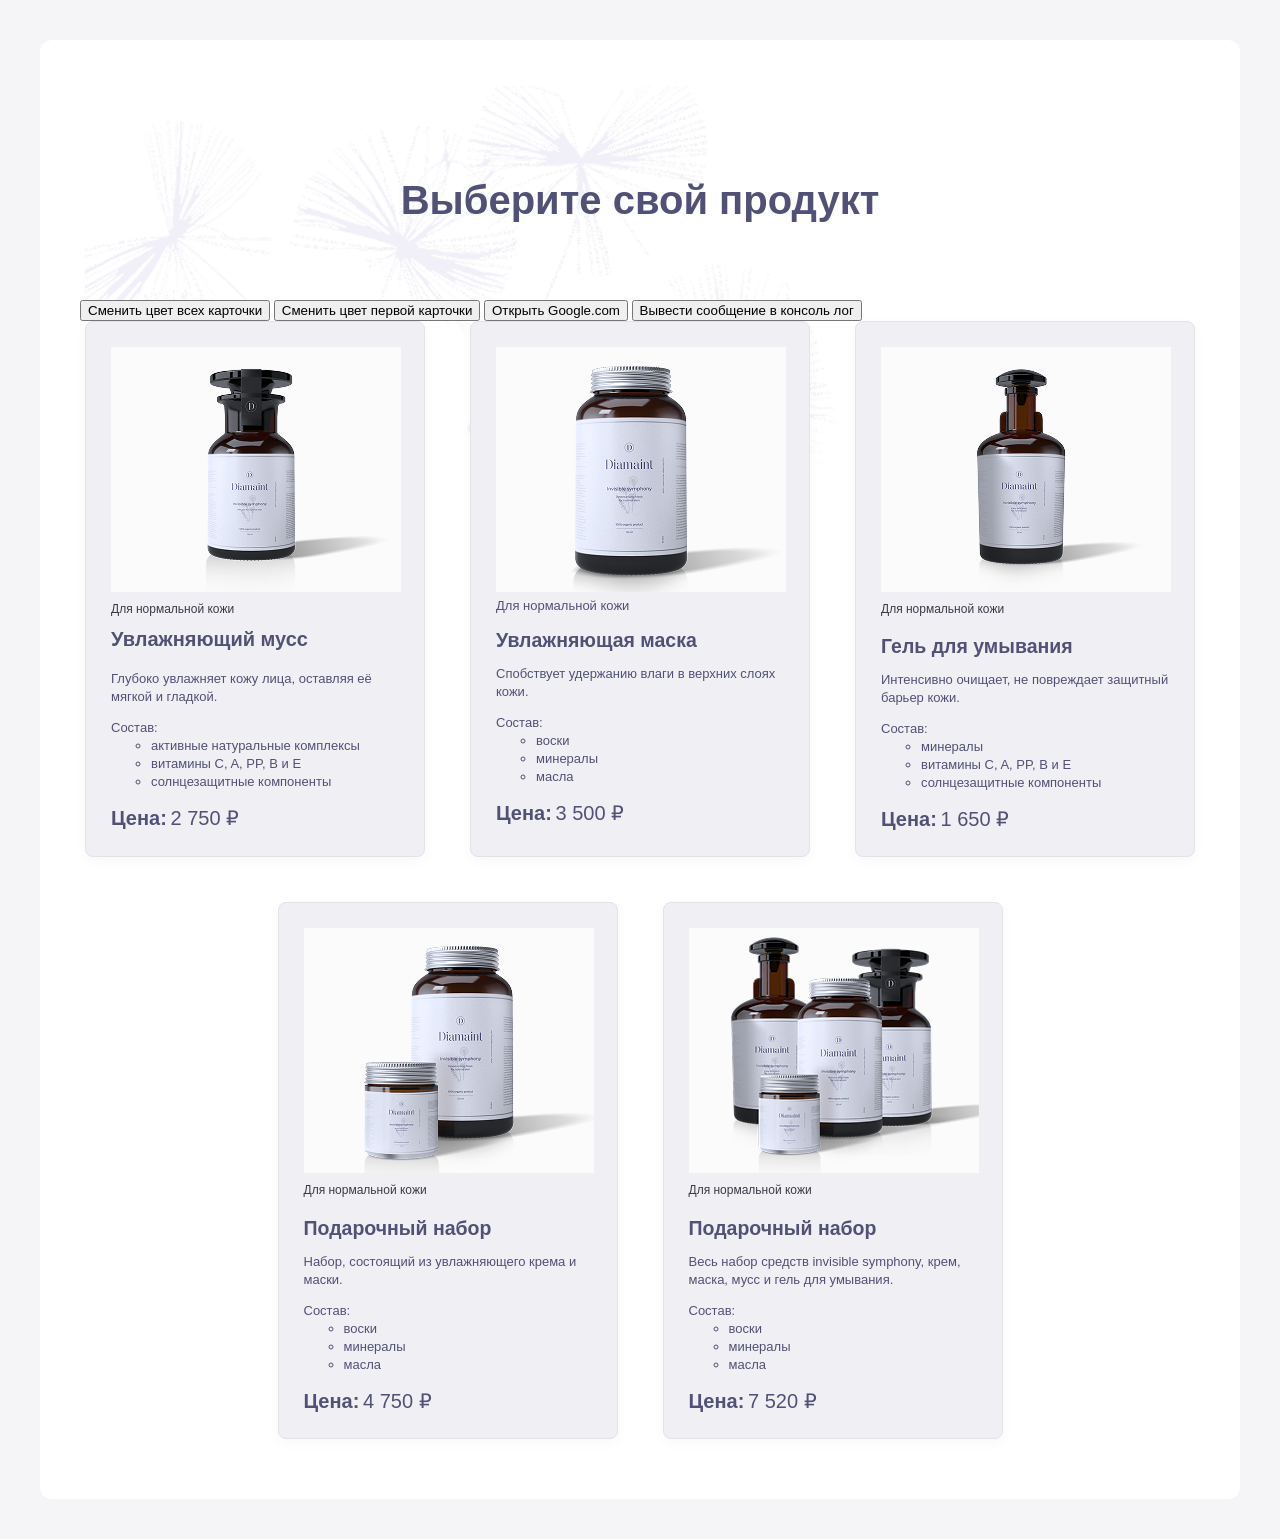
==== index.html @ d619f42f "выполнил дз 10" ====
<!DOCTYPE html>
<html lang="en">

<head>
  <meta charset="UTF-8">
  <meta name="viewport" content="width=device-width, initial-scale=1.0">
  <link rel="stylesheet" href="style/style.css">
  <link rel="stylesheet" href="style/clear-list.css">
  <title>Document</title>
</head>

<body>
  <div class="card-container">
    <h1 class="catalog__title">Выберите свой продукт</h1>
    <button id="change-color-all-card">Сменить цвет всех карточки</button>
    <button id="change-color-first-card">Сменить цвет первой карточки</button>
    <button id="open-goole">Открыть Google.com</button>
    <button id="output-console-log">Вывести сообщение в консоль лог</button>

    <ul class="product-catalog__list clear-list">
      <li class="product-card__box">
        <img src="img/mousse.png" alt="Увлажняющий мусс" width="290" height="245">

        <span class="product-card__category">Для нормальной кожи</span>
        <h2 class="product-card__name">Увлажняющий мусс</h2>
        <p class="product-description">Глубоко увлажняет кожу лица, оставляя её мягкой и гладкой.</p>

        <span class="product-compound">Состав: </span>
        <ul>
          <li class="product-compound__Ingredients">активные натуральные комплексы</li>
          <li class="product-compound__Ingredients">витамины C, A, PP, B и E</li>
          <li class="product-compound__Ingredients">солнцезащитные компоненты</li>
        </ul>
        <div class="product-card__price-wrapper">
          <b class="product-card__price">Цена:</b>
          <span class="product-card__price-rub">2 750 &#8381;</span>
        </div>
      </li>

      <li class="product-card__box">
        <img src="img/mask.png" alt="Увлажняющий крем" width="290" height="245">

        <span class="product-category">Для нормальной кожи</span>
        <h2 class="product-name">Увлажняющая маска</h2>
        <p class="product-descripton">Спобствует удержанию влаги в верхних слоях кожи.</p>

        <span class="product-compound">Состав:</span>
        <ul>
          <li class="product-compound__Ingredients">воски</li>
          <li class="product-compound__Ingredients">минералы</li>
          <li class="product-compound__Ingredients">масла</li>
        </ul>
        <div class="product-card__price-wrapper">
          <b class="product-card__price">Цена:</b>
          <span class="product-card__price-rub">3 500 &#8381;</span>
        </div>
      </li>

      <li class="product-card__box">
        <img src="img/gel.png" alt="Товар Увлажняющая сыворотка" width="290" height="245">

        <span class="product-card__category">Для нормальной кожи</span>
        <h2 class="product-name">Гель для умывания</h2>
        <p class="product-descripton">Интенсивно очищает, не повреждает защитный барьер кожи.</p>

        <span class="product-compound">Состав:</span>
        <ul>
          <li class="product-compound__Ingredients">минералы</li>
          <li class="product-compound__Ingredients">витамины C, A, PP, B и E</li>
          <li class="product-compound__Ingredients">солнцезащитные компоненты</li>
        </ul>
        <div class="product-card__price-wrapper">
          <b class="product-card__price">Цена:</b>
          <span class="product-card__price-rub">1 650 &#8381;</span>
        </div>
      </li>

      <li class="product-card__box">
        <img src="img/set-1.png" alt="Товар Увлажняющий гель" width="290" height="245">

        <span class="product-card__category">Для нормальной кожи</span>
        <h2 class="product-name">Подарочный набор</h2>
        <p class="product-descripton">Набор, состоящий из увлажняющего крема и маски.</p>

        <span class="product-compound">Состав:</span>
        <ul>
          <li class="product-compound__Ingredients">воски</li>
          <li class="product-compound__Ingredients">минералы</li>
          <li class="product-compound__Ingredients">масла</li>
        </ul>
        <div class="product-card__price-wrapper">
          <b class="product-card__price">Цена:</b>
          <span class="product-card__price-rub">4 750 &#8381;</span>
        </div>
      </li>

      <li class="product-card__box">
        <img src="img/set-5.png" alt="Товар Подарочный набор" width="290" height="245">

        <span class="product-card__category">Для нормальной кожи</span>
        <h2 class="catalog__name">Подарочный набор</h2>
        <p class="catalog__text">Весь набор средств invisible symphony, крем, маска, мусс и гель для умывания.</p>

        <span class="product-compound">Состав:</span>
        <ul>
          <li class="product-compound__Ingredients">воски</li>
          <li class="product-compound__Ingredients">минералы</li>
          <li class="product-compound__Ingredients">масла</li>
        </ul>

        <b class="product-card__price">Цена:</b>
        <span class="product-card__price-rub">7 520 &#8381;</span>
      </li>
    </ul>
  </div>
  <script src="main.js"></script>
  <script src="homework-7.js"></script>
  <script src="homework-8.js"></script>
  <script type="module" src="homework-9.js"></script>
  <script type="module" src="homework-10.js"></script>
</body>
</html>
---- style/style.css ----
body {
  font-family: Arial, sans-serif;
  font-size: 13px;
  line-height: 18px;
  color: #515076;
  background-color: #f5f5f7;
  margin: 0;
  padding: 40px 20px; 
}

.catalog__title {
  font-size: 40px;
  line-height: 5;
  margin: 0;
  display: flex;
  justify-content: center;
}

.product-catalog__list {
  list-style: none;
  padding: 0;
  margin: 0 auto;
  display: flex;
  flex-wrap: wrap;
  justify-content: center;
  gap: 45px;
  min-width: 1110px;
}

.product-card__category {
  font-size: 12px;
  line-height: 24px;
  color: #3a3a46;
  margin-top: 15px;
  margin-bottom: 5px;
}

.product-card__name {
  font-size: 20px;
  line-height: 27px;
  margin-top: 5px;
}

.product-card__price {
  font-size: 20px;
  line-height: 24px;
  font-weight: bold;
  margin-top: 15px;
  display:  inline-block;
 
}

.product-card__price-rub {
  font-size: 20px;
  line-height: 24px;
}

.product-card__box {
  box-sizing: border-box;
  max-width: 340px;
  min-height: 450px;
  padding: 25px;
  background-color: #f0f0f4;
  border-radius: 8px;  
  border: 1px solid #e2e2e7;
  box-shadow: 0 4px 12px rgba(81, 80, 118, 0.04);
}

.compound__Ingredients {
  margin: 5px;
}

.card-container {
  box-sizing: border-box;
  background-color: #ffffff;
  max-width: 1200px;         
  margin: 0 auto;            
  padding: 60px 40px;        
  border-radius: 12px;      
  background-image: url("../img/Dangelions..png");
  background-repeat: no-repeat;
  background-position: 45px top;
  background-size: 790px 697px;   
}
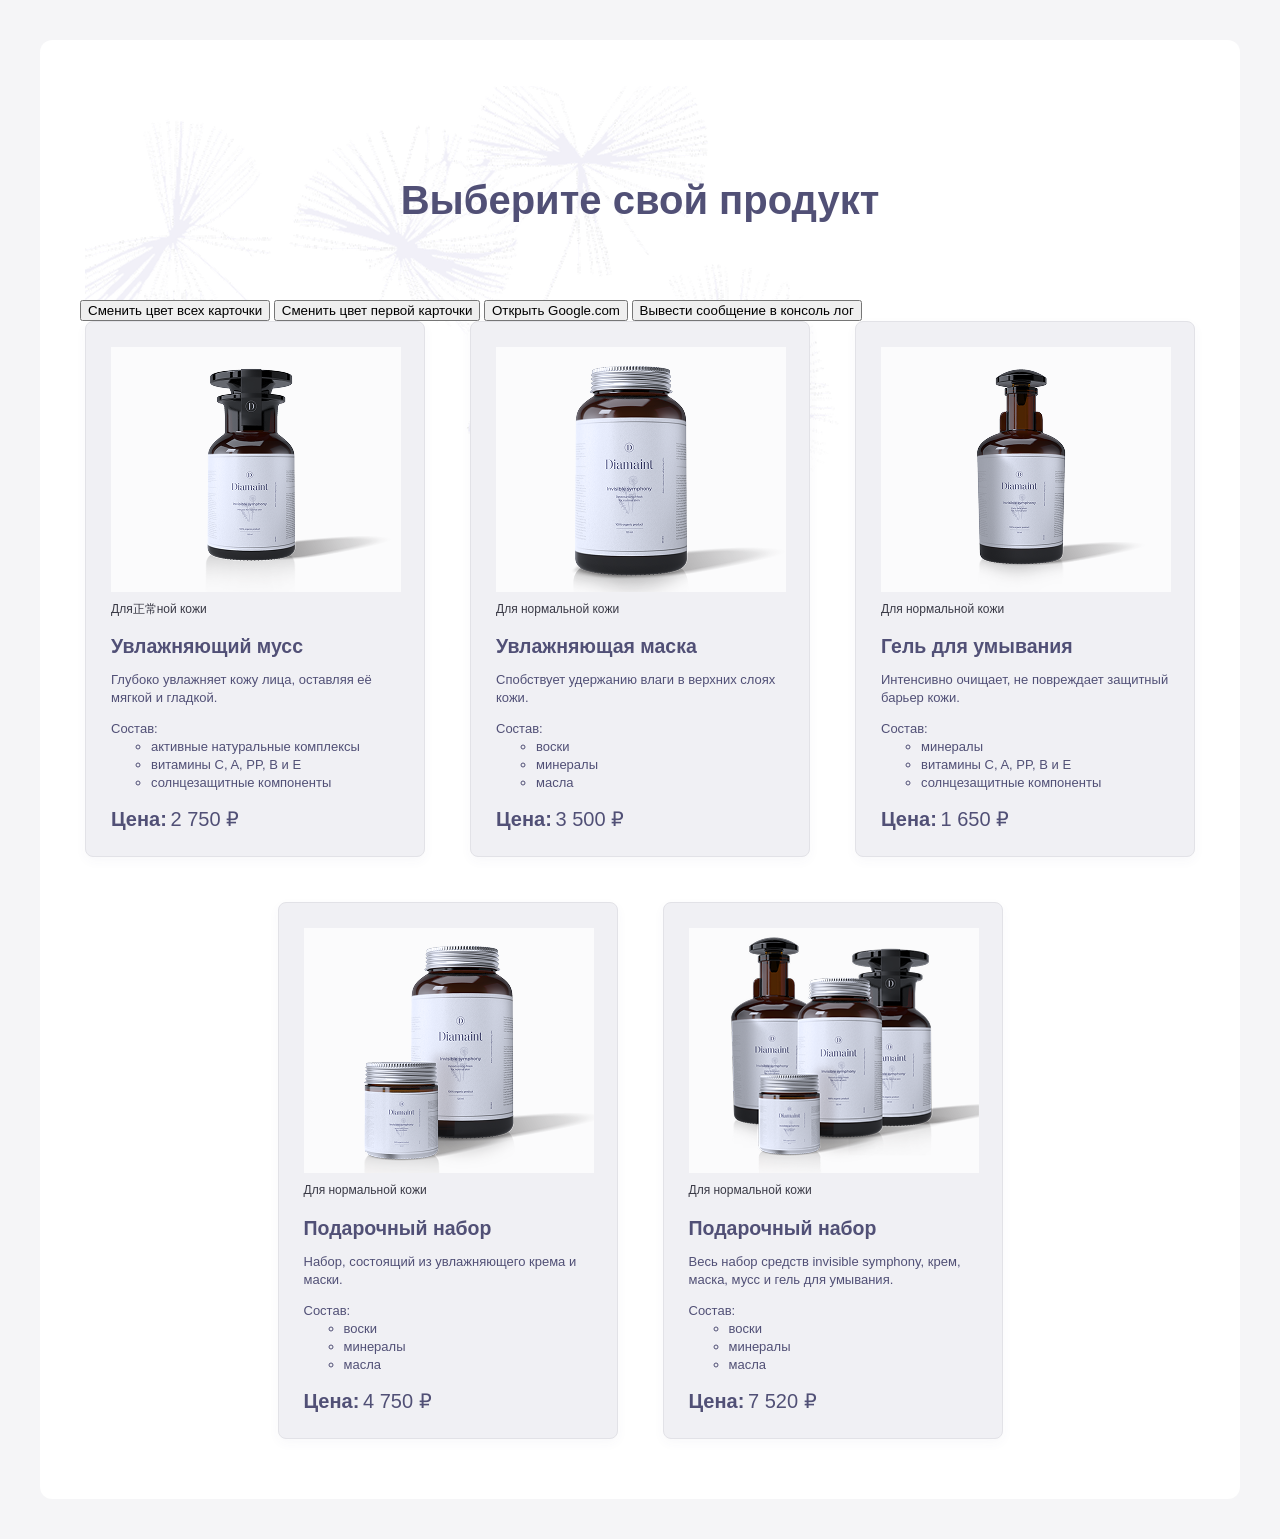
==== commit dfc27997: "исправил замечания, всё как надо" ====
--- a/index.html
+++ b/index.html
@@ -112,6 +112,24 @@
         <span class="product-card__price-rub">7 520 &#8381;</span>
       </li>
     </ul>
+    <template id="product-template">
+      <li class="product-card__box">
+        <img class="card__image" src="" alt="" width="290" height="245">
+        <span class="product-card__category"></span>
+        <h2 class="product-name"></h2>
+        <p class="product-descripton"></p>
+
+        <span class="product-compound">Состав:</span>
+        <ul class="compaund__list">
+          <!-- Ингредиенты будут добавляться сюда динамически через JS -->
+        </ul>
+
+        <div class="product-card__price-wrapper">
+          <b class="product-card__price">Цена:</b>
+          <span class="product-card__price-rub"></span>
+        </div>
+      </li>
+    </template>
   </div>
   <script src="main.js"></script>
   <script src="homework-7.js"></script>
@@ -119,4 +137,5 @@
   <script type="module" src="homework-9.js"></script>
   <script type="module" src="homework-10.js"></script>
 </body>
+
 </html>
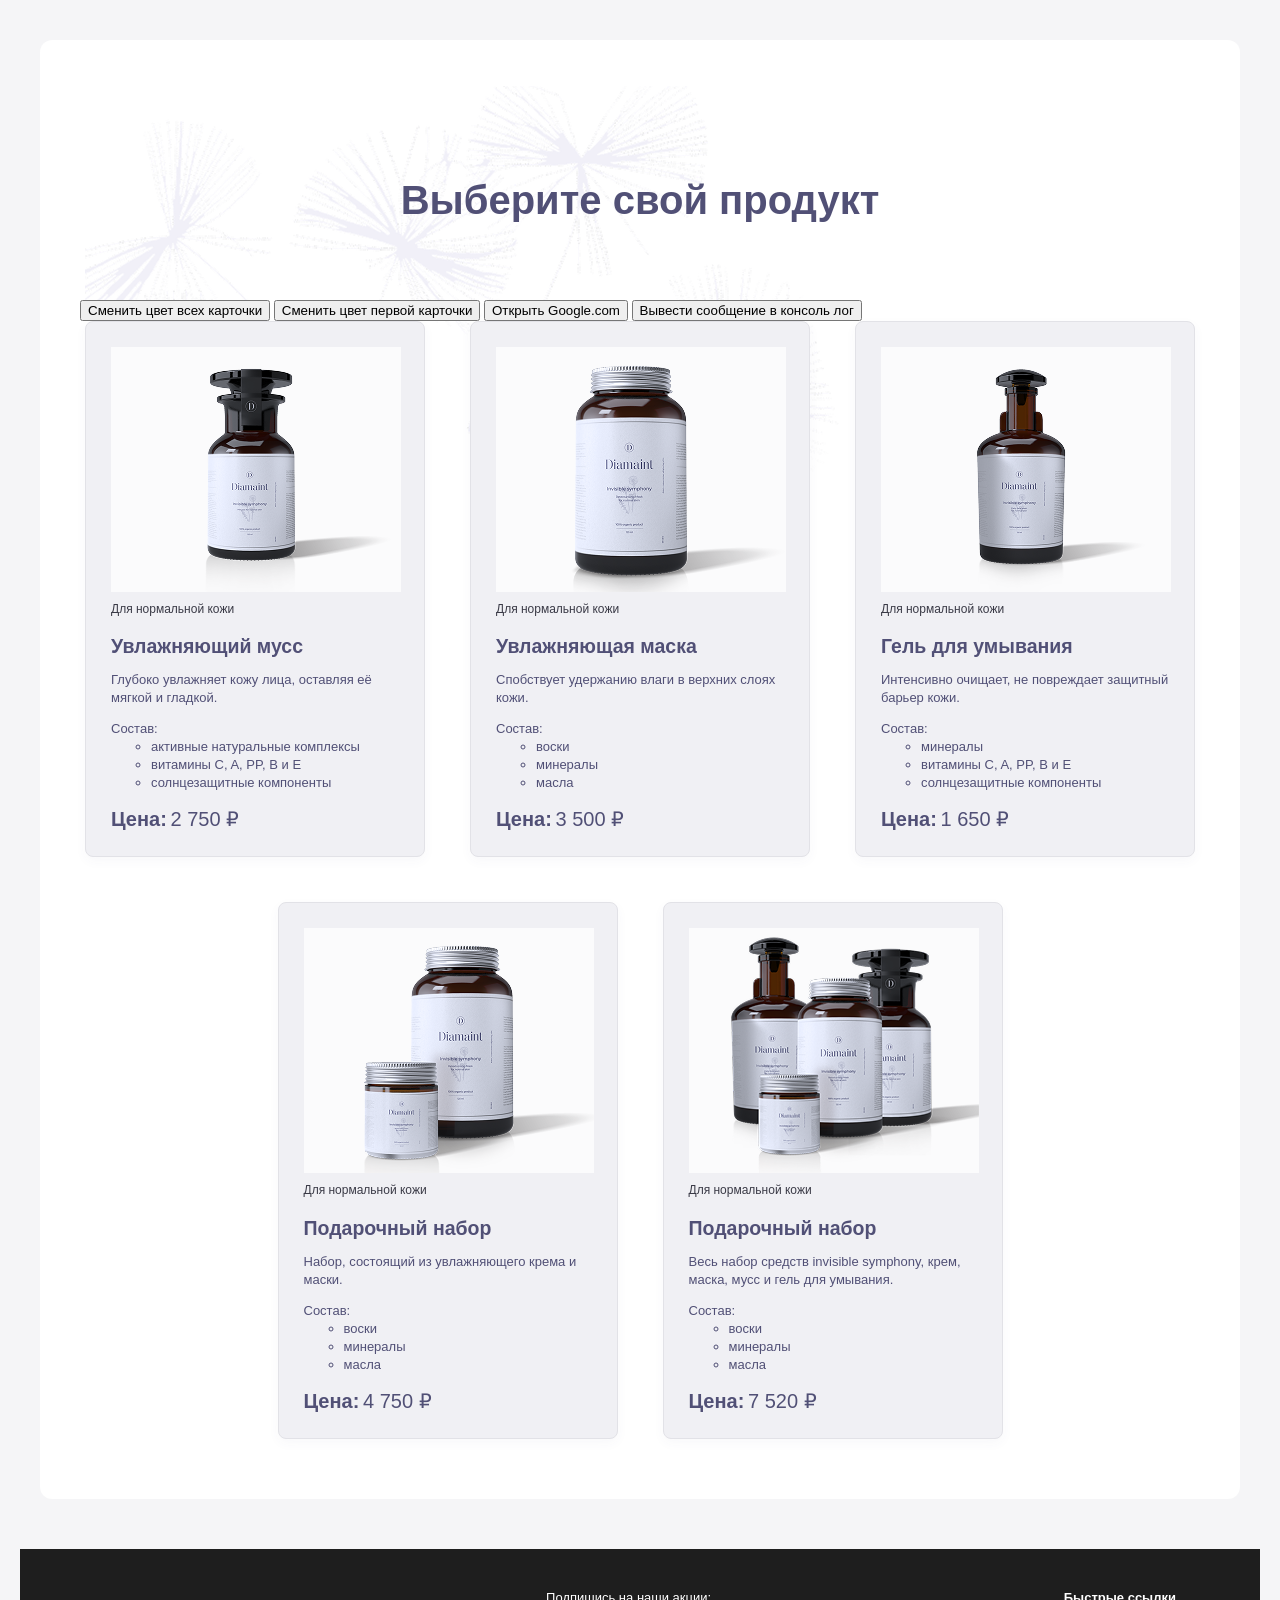
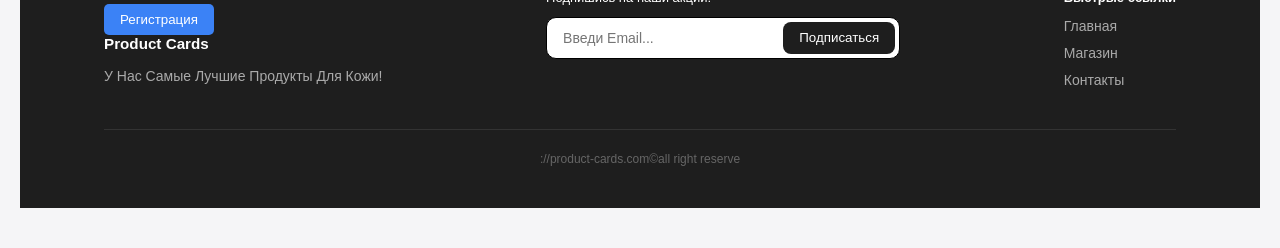
==== commit 7dba27fc: "выпонил дз 11" ====
--- a/index.html
+++ b/index.html
@@ -136,6 +136,7 @@
   <script src="homework-8.js"></script>
   <script type="module" src="homework-9.js"></script>
   <script type="module" src="homework-10.js"></script>
+  <script type="module" src="homework-11.js"></script>
 </body>
 
 </html>
--- a/style/clear-list.css
+++ b/style/clear-list.css
@@ -0,0 +1,5 @@
+.clear-list {
+  list-style: none;
+  padding: 0;
+  margin: 0;
+}
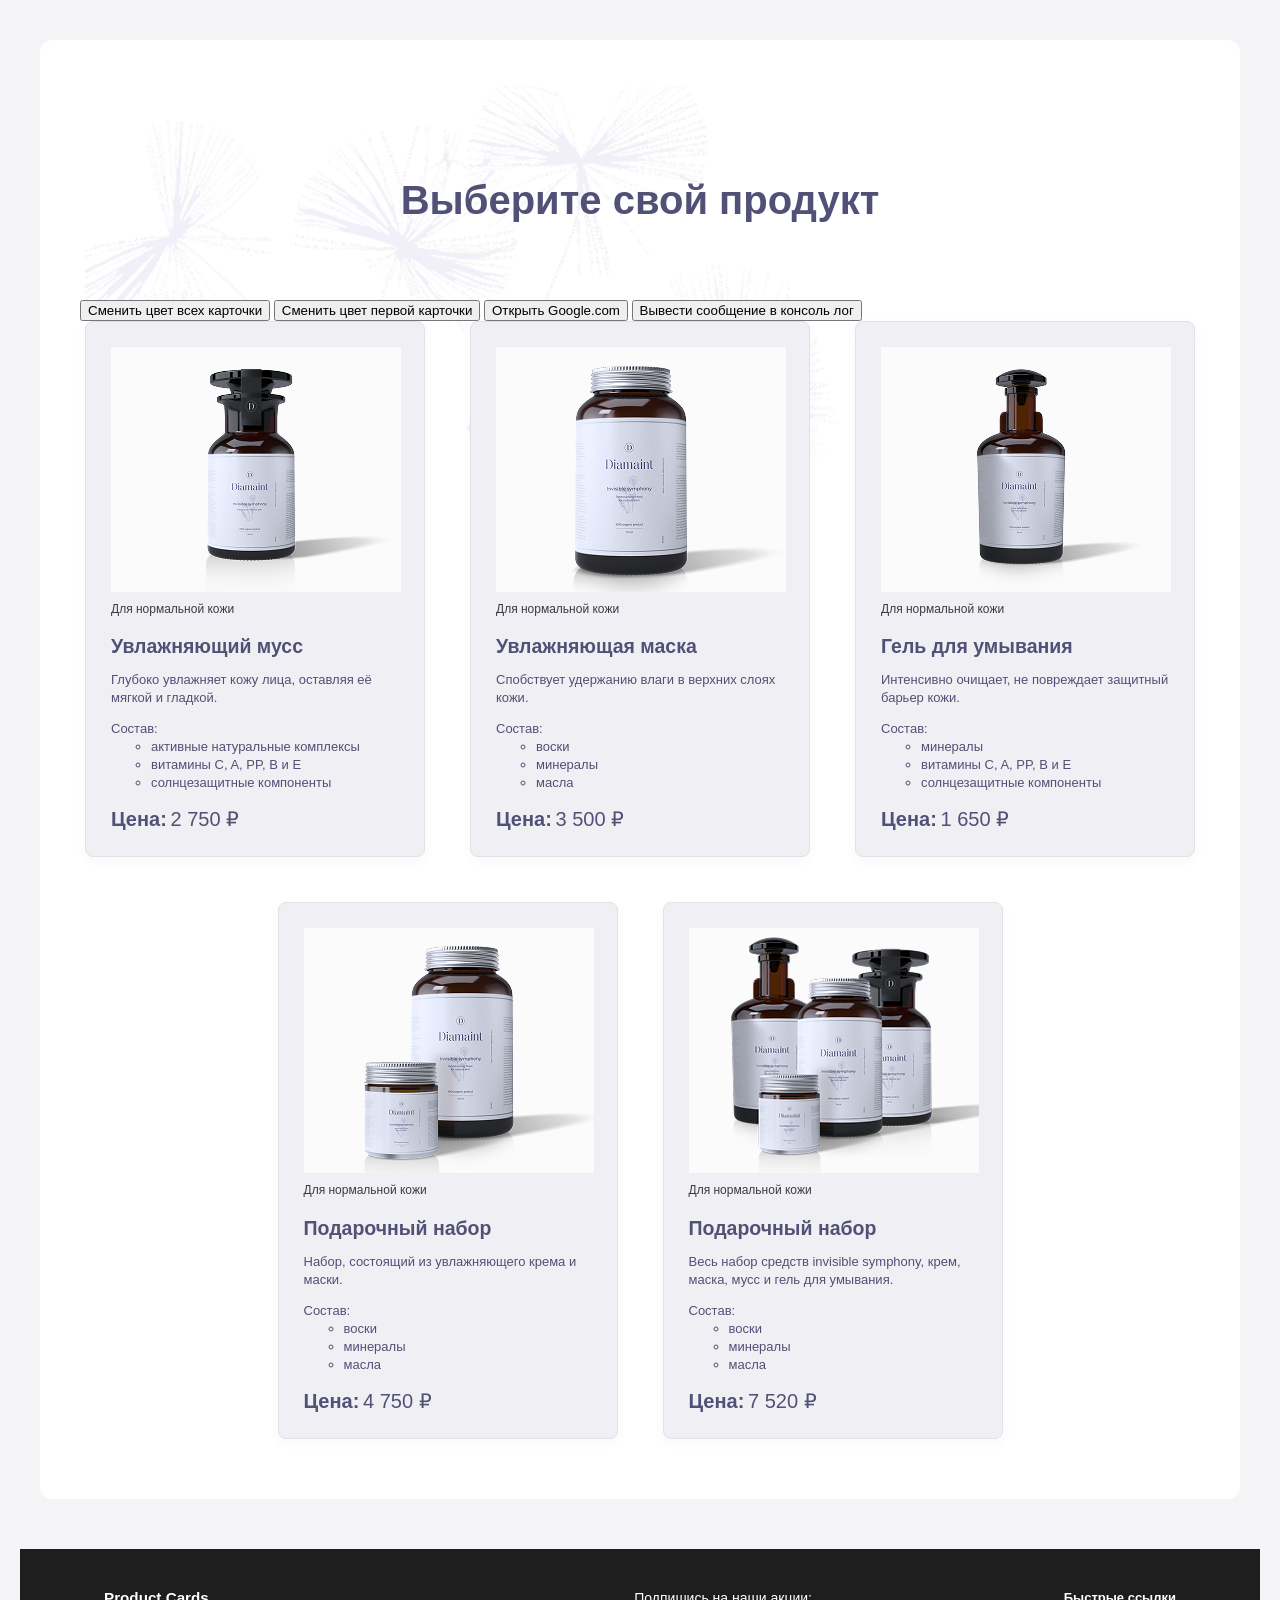
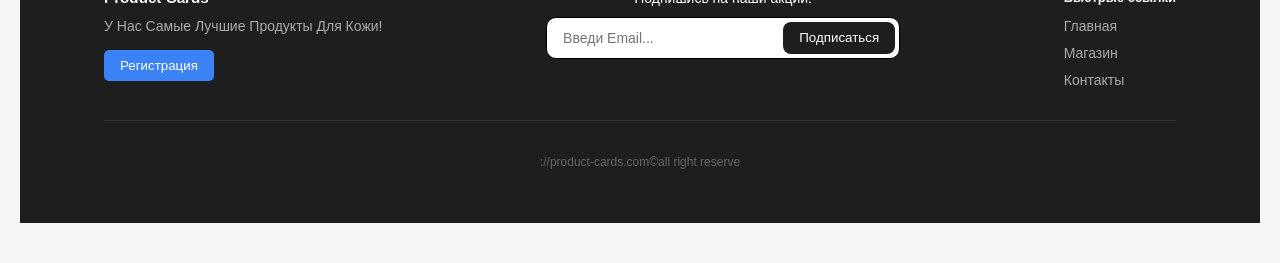
==== commit 1f0b4da6: "исправил ошибку" ====
--- a/index.html
+++ b/index.html
@@ -131,6 +131,61 @@
       </li>
     </template>
   </div>
+      <!-- ================= ФУТЕР (Уровень 1) ================= -->
+    <footer>
+        <div class="footer-top">
+            <div class="footer-col">
+                <h3>Product Cards</h3>
+                <p>У Нас Самые Лучшие Продукты Для Кожи!</p>
+                <!-- Синяя кнопка регистрации -->
+                <button id="reg-btn" class="btn-reg">Регистрация</button>
+            </div>
+            
+            <div class="footer-col footer-center">
+                <p>Подпишись на наши акции:</p>
+                <form id="subscribe-form">
+                    <input type="email" id="sub-input" placeholder="Введи Email..." required>
+                    <button type="submit">Подписаться</button>
+                </form>
+                <p id="sub-error" class="error-msg"></p>
+            </div>
+            
+            <div class="footer-col">
+                <h4>Быстрые ссылки</h4>
+                <nav>
+                    <ul>
+                        <li><a href="#">Главная</a></li>
+                        <li><a href="#">Магазин</a></li>
+                        <li><a href="#">Контакты</a></li>
+                    </ul>
+                </nav>
+            </div>
+        </div>
+        
+        <div class="footer-bottom">
+            <p>://product-cards.com©all right reserve</p>
+        </div>
+    </footer>
+
+    <!-- ================= МОДАЛЬНОЕ ОКНО (Уровень 2) ================= -->
+    <div id="modal-overlay" class="overlay">
+        <div class="modal-card">
+            <button id="close-modal-btn" class="close-btn">&times;</button>
+            
+            <form id="registration-form">
+                <h3>Регистрация</h3>
+                <input type="text" placeholder="Имя" name="firstName" required>
+                <input type="text" placeholder="Фамилия" name="lastName" required>
+                <input type="date" placeholder="Дата рождения" name="dob" required>
+                <input type="text" placeholder="Логин" name="login" required>
+                <input type="password" id="reg-password" placeholder="Пароль" name="password" required>
+                <input type="password" id="reg-confirm" placeholder="Повторите пароль" name="confirmPassword" required>
+                <p id="reg-error" class="error-msg"></p>
+                <button type="submit" class="btn-submit">Зарегистрироваться</button>
+            </form>
+        </div>
+    </div>
+
   <script src="main.js"></script>
   <script src="homework-7.js"></script>
   <script src="homework-8.js"></script>
--- a/style/style.css
+++ b/style/style.css
@@ -82,3 +82,167 @@
   background-position: 45px top;
   background-size: 790px 697px;   
 }
+
+footer {
+    background-color: #1e1e1e;
+    color: #ffffff;
+    padding: 40px 84px;
+    font-family: Arial, sans-serif;
+    display: flex;
+    flex-direction: column;
+    gap: 30px;
+    margin-top: 50px;
+}
+
+.footer-top {
+    display: flex;
+    justify-content: space-between;
+    align-items: flex-start;
+    flex-wrap: wrap;
+    gap: 20px;
+}
+
+.footer-col h3, .footer-col h4 {
+    margin: 0 0 10px 0;
+}
+
+.footer-col p {
+    color: #aaaaaa;
+    font-size: 14px;
+    margin: 0;
+}
+
+.btn-reg {
+    margin-top: 15px;
+    padding: 8px 16px;
+    background-color: #3b82f6;
+    color: #ffffff;
+    border: none;
+    border-radius: 5px;
+    cursor: pointer;
+    display: block;
+}
+
+.footer-center {
+    display: flex;
+    flex-direction: column;
+    align-items: center;
+}
+
+.footer-center p {
+    margin-bottom: 10px;
+    color: #ffffff;
+}
+
+#subscribe-form {
+    display: flex;
+    background-color: #ffffff;
+    border-radius: 10px;
+    padding: 4px;
+    width: 344px;
+    border: 1px solid #000000;
+}
+
+#subscribe-form input {
+    border: none;
+    outline: none;
+    padding: 8px 12px;
+    flex-grow: 1;
+    font-size: 14px;
+    color: #000000;
+}
+
+#subscribe-form button, .btn-submit {
+    background-color: #1e1e1e;
+    color: #ffffff;
+    border: none;
+    border-radius: 8px;
+    padding: 8px 16px;
+    cursor: pointer;
+}
+
+.footer-col ul {
+    list-style: none;
+    padding: 0;
+    margin: 0;
+    display: flex;
+    flex-direction: column;
+    gap: 8px;
+}
+
+.footer-col ul a {
+    color: #aaaaaa;
+    text-decoration: none;
+    font-size: 14px;
+}
+
+.footer-bottom {
+    border-top: 1px solid #333333;
+    padding-top: 20px;
+    text-align: center;
+}
+
+.footer-bottom p {
+    color: #666666;
+    font-size: 12px;
+}
+
+/* --- Стили модального окна --- */
+.overlay {
+    position: fixed;
+    top: 0;
+    left: 0;
+    width: 100%;
+    height: 100%;
+    background-color: rgba(0, 0, 0, 0.6);
+    display: none; /* скрыто по умолчанию */
+    justify-content: center;
+    align-items: center;
+    z-index: 1000;
+}
+
+.modal-card {
+    background-color: #ffffff;
+    padding: 30px;
+    border-radius: 12px;
+    width: 400px;
+    position: relative;
+    color: #000000;
+}
+
+.close-btn {
+    position: absolute;
+    top: 10px;
+    right: 15px;
+    border: none;
+    background: none;
+    font-size: 24px;
+    cursor: pointer;
+}
+
+#registration-form {
+    display: flex;
+    flex-direction: column;
+    gap: 12px;
+}
+
+#registration-form input {
+    padding: 10px;
+    border: 1px solid #cccccc;
+    border-radius: 6px;
+    font-size: 14px;
+    outline: none;
+    color: #000000;
+}
+
+.btn-submit {
+    padding: 12px;
+    font-weight: bold;
+}
+
+.error-msg {
+    color: #ff4d4d;
+    font-size: 13px;
+    margin: 0;
+    display: none;
+}
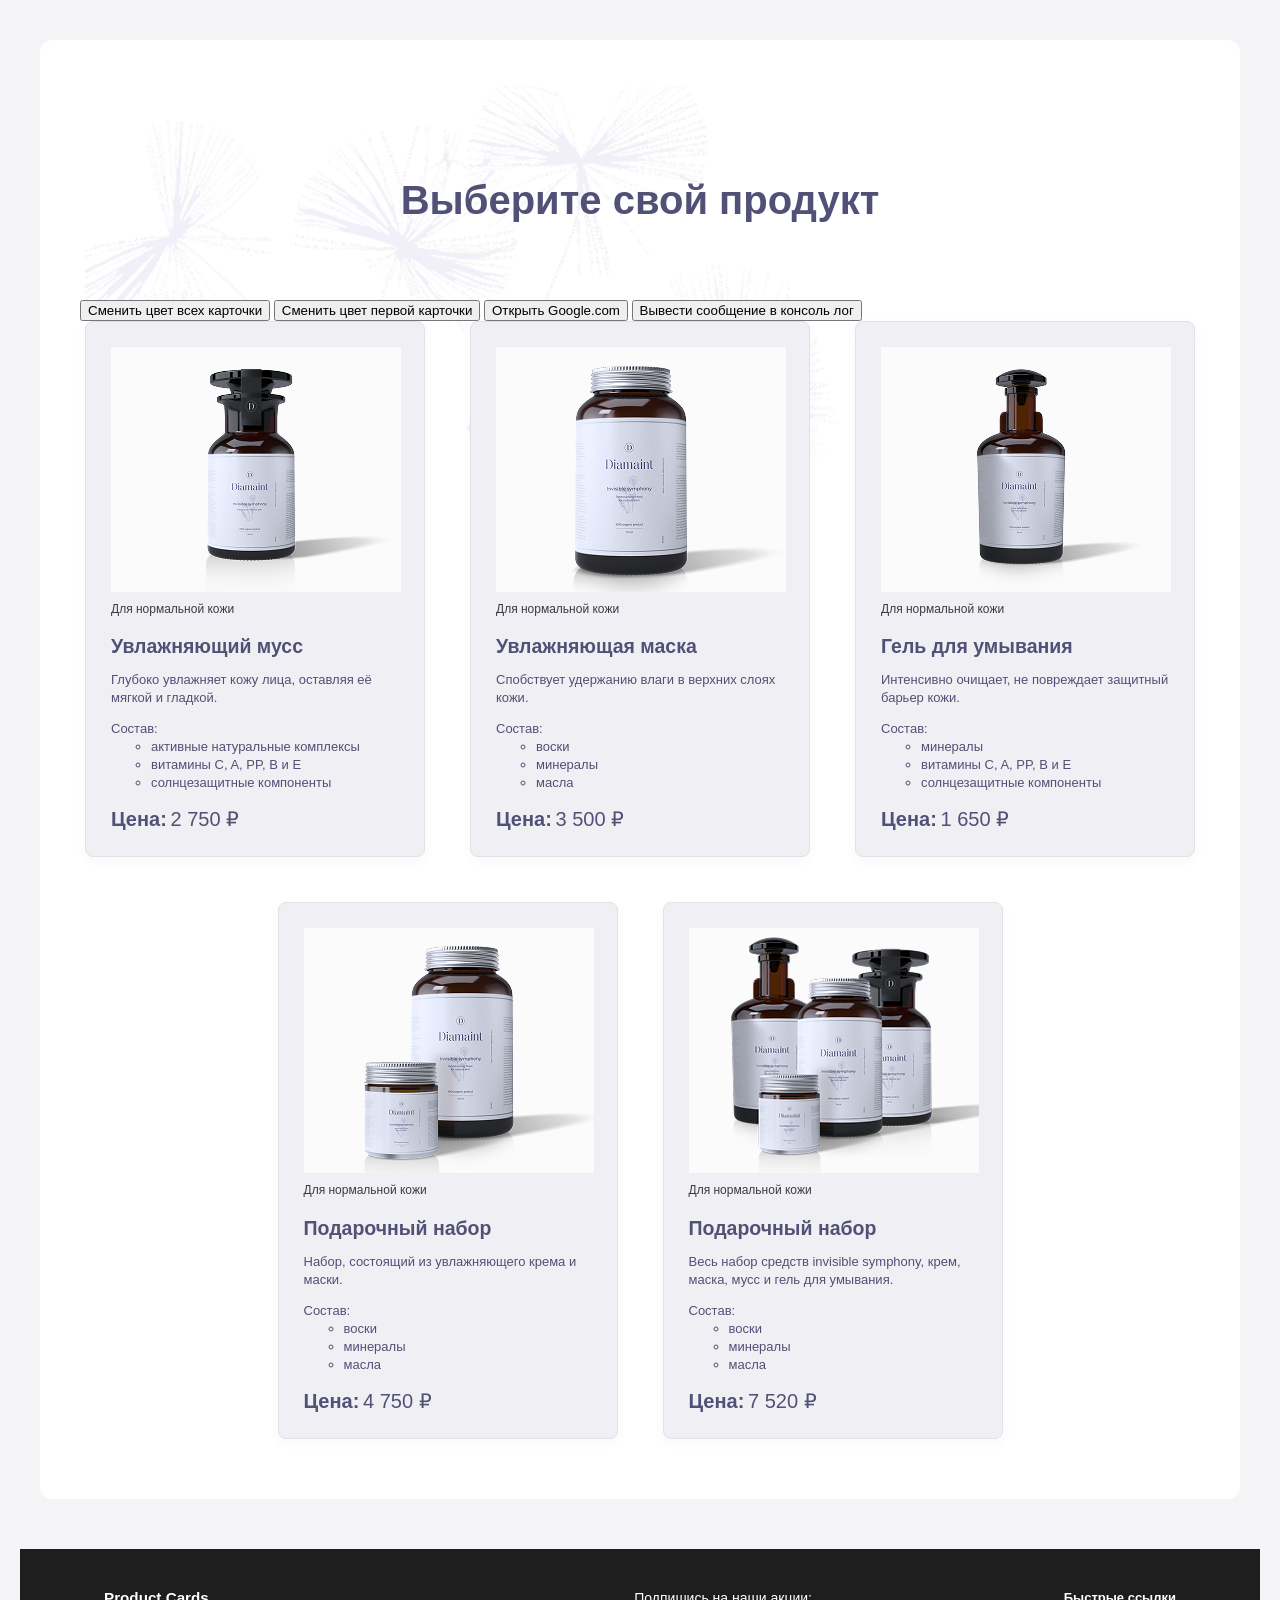
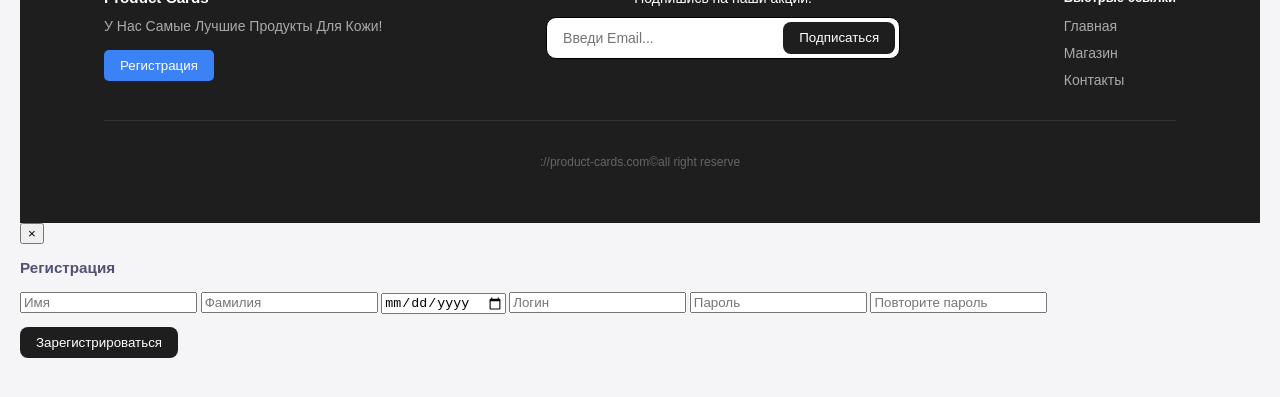
==== commit 16529900: "add" ====
--- a/index.html
+++ b/index.html
@@ -131,67 +131,76 @@
       </li>
     </template>
   </div>
-      <!-- ================= ФУТЕР (Уровень 1) ================= -->
-    <footer>
-        <div class="footer-top">
-            <div class="footer-col">
-                <h3>Product Cards</h3>
-                <p>У Нас Самые Лучшие Продукты Для Кожи!</p>
-                <!-- Синяя кнопка регистрации -->
-                <button id="reg-btn" class="btn-reg">Регистрация</button>
-            </div>
-            
-            <div class="footer-col footer-center">
-                <p>Подпишись на наши акции:</p>
-                <form id="subscribe-form">
-                    <input type="email" id="sub-input" placeholder="Введи Email..." required>
-                    <button type="submit">Подписаться</button>
-                </form>
-                <p id="sub-error" class="error-msg"></p>
-            </div>
-            
-            <div class="footer-col">
-                <h4>Быстрые ссылки</h4>
-                <nav>
-                    <ul>
-                        <li><a href="#">Главная</a></li>
-                        <li><a href="#">Магазин</a></li>
-                        <li><a href="#">Контакты</a></li>
-                    </ul>
-                </nav>
-            </div>
-        </div>
-        
-        <div class="footer-bottom">
-            <p>://product-cards.com©all right reserve</p>
-        </div>
-    </footer>
-
-    <!-- ================= МОДАЛЬНОЕ ОКНО (Уровень 2) ================= -->
-    <div id="modal-overlay" class="overlay">
-        <div class="modal-card">
-            <button id="close-modal-btn" class="close-btn">&times;</button>
-            
-            <form id="registration-form">
-                <h3>Регистрация</h3>
-                <input type="text" placeholder="Имя" name="firstName" required>
-                <input type="text" placeholder="Фамилия" name="lastName" required>
-                <input type="date" placeholder="Дата рождения" name="dob" required>
-                <input type="text" placeholder="Логин" name="login" required>
-                <input type="password" id="reg-password" placeholder="Пароль" name="password" required>
-                <input type="password" id="reg-confirm" placeholder="Повторите пароль" name="confirmPassword" required>
-                <p id="reg-error" class="error-msg"></p>
-                <button type="submit" class="btn-submit">Зарегистрироваться</button>
-            </form>
-        </div>
+
+  <footer>
+    <div class="footer-top">
+      <div class="footer-col">
+        <h3>Product Cards</h3>
+        <p>У Нас Самые Лучшие Продукты Для Кожи!</p>
+        <!-- Синяя кнопка регистрации -->
+        <button id="reg-btn" class="btn-reg">Регистрация</button>
+      </div>
+
+      <div class="footer-col footer-center">
+        <p>Подпишись на наши акции:</p>
+        <form id="subscribe-form">
+          <input type="email" id="sub-input" placeholder="Введи Email..." required>
+          <button type="submit">Подписаться</button>
+        </form>
+        <p id="sub-error" class="error-msg"></p>
+      </div>
+
+      <div class="footer-col">
+        <h4>Быстрые ссылки</h4>
+        <nav>
+          <ul>
+            <li>
+              <a href="#">Главная</a>
+            </li>
+            <li>
+              <a href="#">Магазин</a>
+            </li>
+            <li>
+              <a href="#">Контакты</a>
+            </li>
+          </ul>
+
+        </nav>
+      </div>
     </div>
 
-  <script src="main.js"></script>
+    <div class="footer-bottom">
+      <p>://product-cards.com©all right reserve</p>
+    </div>
+  </footer>
+
+  <!-- ================= МОДАЛЬНОЕ ОКНО (Уровень 2) ================= -->
+  <div id="modal-overlay" class="overlay">
+    <div class="modal-card">
+      <button id="close-modal-btn" class="close-btn">&times;</button>
+
+      <form id="registration-form">
+        <h3>Регистрация</h3>
+        <input type="text" placeholder="Имя" name="firstName" required>
+        <input type="text" placeholder="Фамилия" name="lastName" required>
+        <input type="date" placeholder="Дата рождения" name="dob" required>
+        <input type="text" placeholder="Логин" name="login" required>
+        <input type="password" id="reg-password" placeholder="Пароль" name="password" required>
+        <input type="password" id="reg-confirm" placeholder="Повторите пароль" name="confirmPassword" required>
+        <p id="reg-error" class="error-msg"></p>
+        <button type="submit" class="btn-submit">Зарегистрироваться</button>
+      </form>
+    </div>
+  </div>
+
+  <script type="module" src="main.js"></script>
   <script src="homework-7.js"></script>
   <script src="homework-8.js"></script>
   <script type="module" src="homework-9.js"></script>
   <script type="module" src="homework-10.js"></script>
   <script type="module" src="homework-11.js"></script>
+  <script type="module" src="homework-13.js"></script>
+  <script type="module" src="homework-14.js"></script>
 </body>
 
 </html>
--- a/style/style.css
+++ b/style/style.css
@@ -186,63 +186,3 @@
     color: #666666;
     font-size: 12px;
 }
-
-/* --- Стили модального окна --- */
-.overlay {
-    position: fixed;
-    top: 0;
-    left: 0;
-    width: 100%;
-    height: 100%;
-    background-color: rgba(0, 0, 0, 0.6);
-    display: none; /* скрыто по умолчанию */
-    justify-content: center;
-    align-items: center;
-    z-index: 1000;
-}
-
-.modal-card {
-    background-color: #ffffff;
-    padding: 30px;
-    border-radius: 12px;
-    width: 400px;
-    position: relative;
-    color: #000000;
-}
-
-.close-btn {
-    position: absolute;
-    top: 10px;
-    right: 15px;
-    border: none;
-    background: none;
-    font-size: 24px;
-    cursor: pointer;
-}
-
-#registration-form {
-    display: flex;
-    flex-direction: column;
-    gap: 12px;
-}
-
-#registration-form input {
-    padding: 10px;
-    border: 1px solid #cccccc;
-    border-radius: 6px;
-    font-size: 14px;
-    outline: none;
-    color: #000000;
-}
-
-.btn-submit {
-    padding: 12px;
-    font-weight: bold;
-}
-
-.error-msg {
-    color: #ff4d4d;
-    font-size: 13px;
-    margin: 0;
-    display: none;
-}
